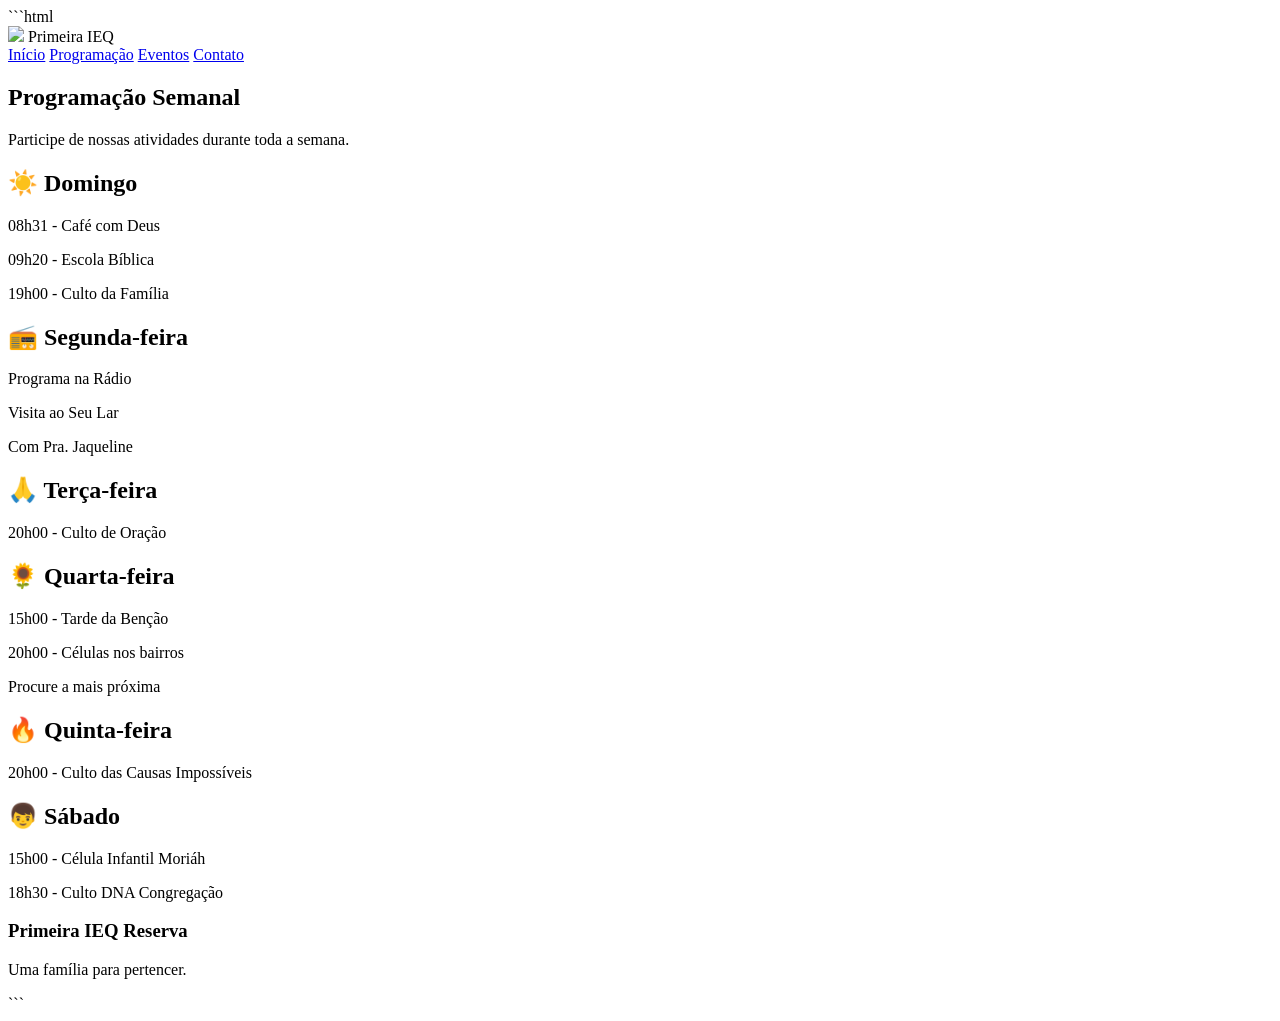
==== progamacao.html @ c8ffc9b6 "gsdf" ====
```html
<!DOCTYPE html>
<html lang="pt-BR">

<head>

<meta charset="UTF-8">
<meta name="viewport" content="width=device-width, initial-scale=1.0">

<title>Programação Semanal | Primeira IEQ Reserva</title>

<link rel="stylesheet" href="css/programacao.css">

<link href="https://fonts.googleapis.com/css2?family=Poppins:wght@300;400;500;600;700;800&display=swap" rel="stylesheet">

</head>

<body>

<header>

<div class="logo">

<img src="assets/logo.png">

<span>Primeira IEQ</span>

</div>

<nav>

<a href="index.html">Início</a>
<a href="programacao.html">Programação</a>
<a href="eventos.html">Eventos</a>
<a href="contato.html">Contato</a>

</nav>

</header>

<section class="hero-programacao">

<h1>Programação Semanal</h1>

<p>
Participe de nossas atividades durante toda a semana.
</p>

</section>

<section class="agenda">

<div class="dia-card">
<h2>☀️ Domingo</h2>
<p>08h31 - Café com Deus</p>
<p>09h20 - Escola Bíblica</p>
<p>19h00 - Culto da Família</p>
</div>

<div class="dia-card">
<h2>📻 Segunda-feira</h2>
<p>Programa na Rádio</p>
<p>Visita ao Seu Lar</p>
<p>Com Pra. Jaqueline</p>
</div>

<div class="dia-card">
<h2>🙏 Terça-feira</h2>
<p>20h00 - Culto de Oração</p>
</div>

<div class="dia-card">
<h2>🌻 Quarta-feira</h2>
<p>15h00 - Tarde da Benção</p>
<p>20h00 - Células nos bairros</p>
<p>Procure a mais próxima</p>
</div>

<div class="dia-card">
<h2>🔥 Quinta-feira</h2>
<p>20h00 - Culto das Causas Impossíveis</p>
</div>

<div class="dia-card">
<h2>👦 Sábado</h2>
<p>15h00 - Célula Infantil Moriáh</p>
<p>18h30 - Culto DNA Congregação</p>
</div>

</section>

<footer>

<h3>Primeira IEQ Reserva</h3>

<p>Uma família para pertencer.</p>

</footer>

<script src="js/programacao.js"></script>

</body>
</html>
```
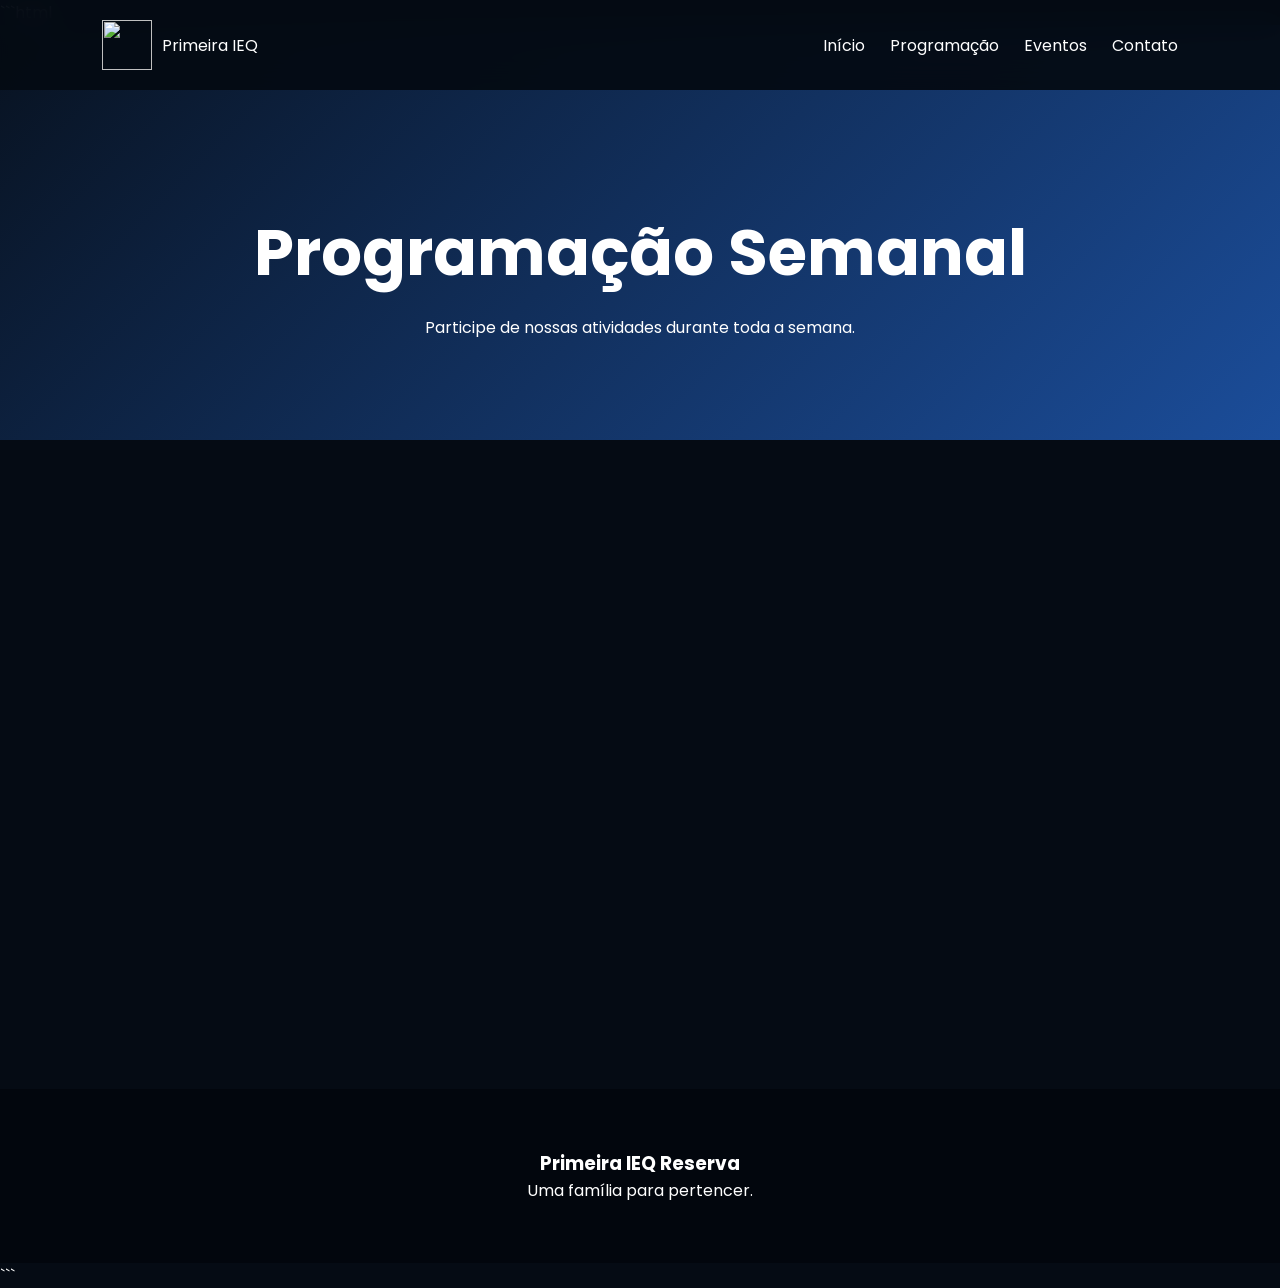
==== commit 69256d19: "mjhj" ====
--- a/progamacao.html
+++ b/progamacao.html
@@ -9,7 +9,7 @@
 
 <title>Programação Semanal | Primeira IEQ Reserva</title>
 
-<link rel="stylesheet" href="css/programacao.css">
+<link rel="stylesheet" href="programacao.css">
 
 <link href="https://fonts.googleapis.com/css2?family=Poppins:wght@300;400;500;600;700;800&display=swap" rel="stylesheet">
 
--- a/programacao.css
+++ b/programacao.css
@@ -0,0 +1,181 @@
+*{
+margin:0;
+padding:0;
+box-sizing:border-box;
+font-family:'Poppins',sans-serif;
+}
+
+body{
+background:#050B14;
+color:white;
+}
+
+header{
+
+position:fixed;
+top:0;
+left:0;
+
+width:100%;
+
+padding:20px 8%;
+
+display:flex;
+justify-content:space-between;
+align-items:center;
+
+background:rgba(5,11,20,.95);
+
+backdrop-filter:blur(15px);
+
+z-index:999;
+}
+
+.logo{
+
+display:flex;
+align-items:center;
+gap:10px;
+
+}
+
+.logo img{
+
+width:50px;
+
+}
+
+nav{
+
+display:flex;
+gap:25px;
+
+}
+
+nav a{
+
+color:white;
+text-decoration:none;
+
+transition:.3s;
+
+}
+
+nav a:hover{
+
+color:#4D8DFF;
+
+}
+
+.hero-programacao{
+
+padding-top:180px;
+padding-bottom:100px;
+
+text-align:center;
+
+background:
+linear-gradient(
+135deg,
+#081220,
+#1B4D9A
+);
+
+}
+
+.hero-programacao h1{
+
+font-size:4rem;
+margin-bottom:15px;
+
+}
+
+.agenda{
+
+padding:80px 10%;
+
+display:grid;
+
+grid-template-columns:
+repeat(auto-fit,minmax(320px,1fr));
+
+gap:25px;
+
+}
+
+.dia-card{
+
+background:
+rgba(255,255,255,.05);
+
+padding:35px;
+
+border-radius:25px;
+
+backdrop-filter:blur(15px);
+
+border:
+1px solid rgba(255,255,255,.08);
+
+transition:.4s;
+
+opacity:0;
+transform:translateY(40px);
+
+}
+
+.dia-card.show{
+
+opacity:1;
+transform:translateY(0);
+
+}
+
+.dia-card:hover{
+
+transform:
+translateY(-10px);
+
+}
+
+.dia-card h2{
+
+margin-bottom:20px;
+
+color:#6A9EFF;
+
+}
+
+.dia-card p{
+
+margin-bottom:10px;
+
+color:#d7d7d7;
+
+}
+
+footer{
+
+padding:60px;
+
+text-align:center;
+
+background:#02060D;
+
+}
+
+@media(max-width:900px){
+
+.hero-programacao h1{
+
+font-size:2.5rem;
+
+}
+
+nav{
+
+display:none;
+
+}
+
+}
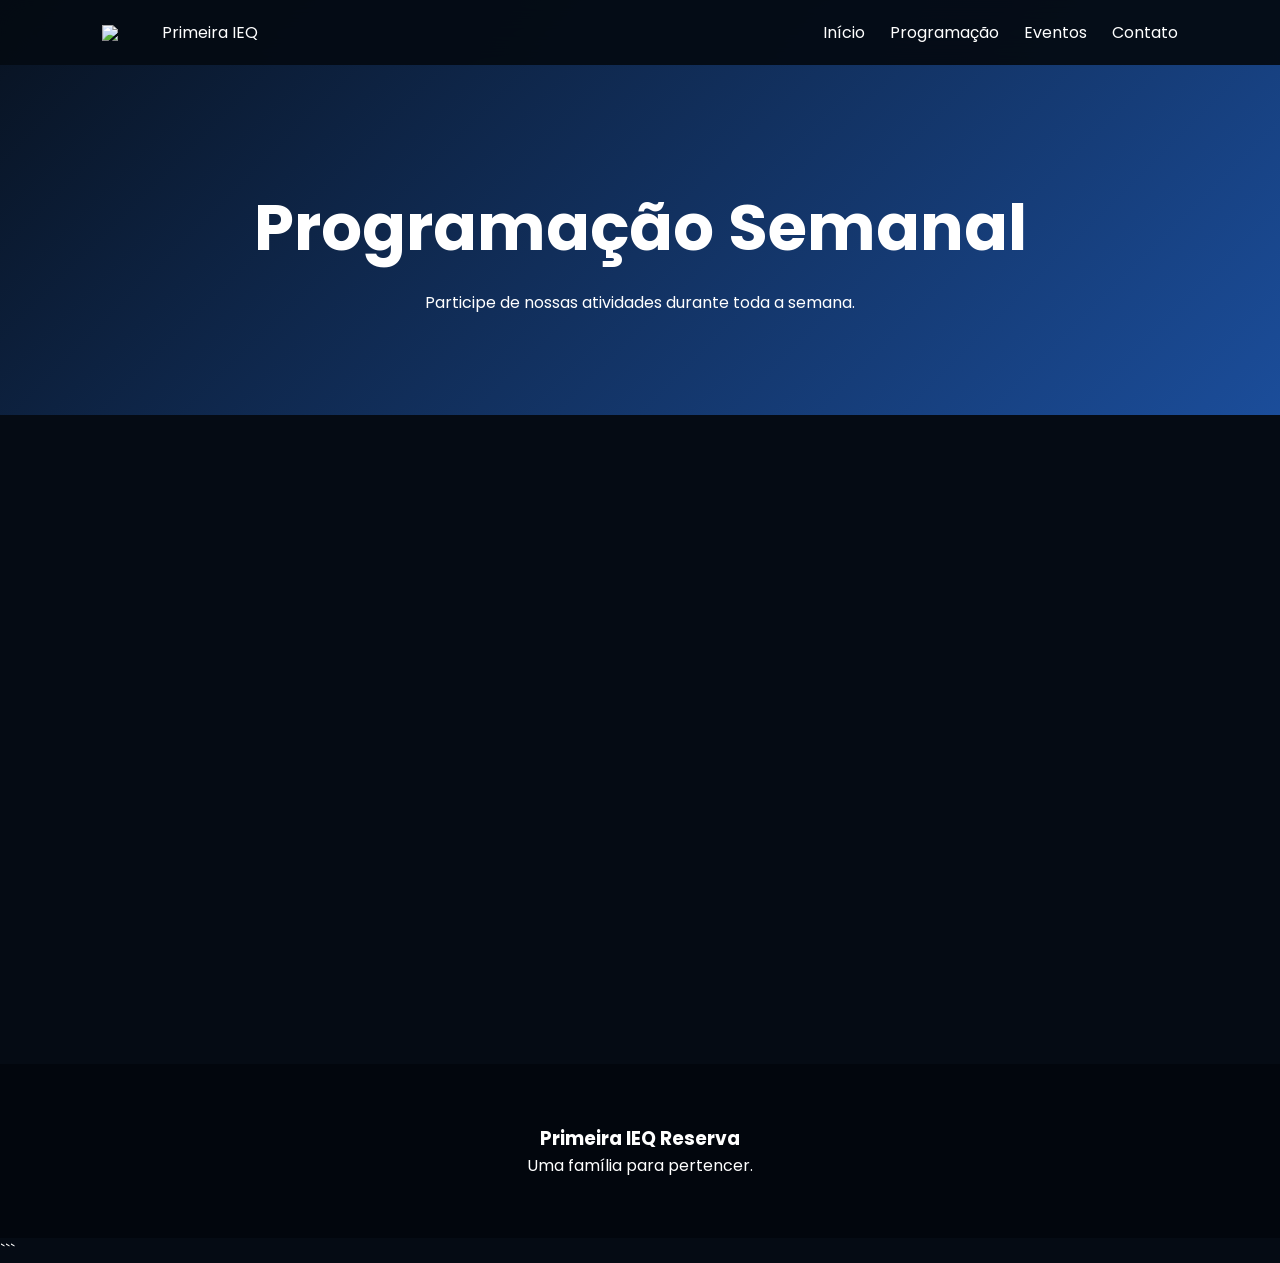
==== commit eb11e969: "fgnh" ====
--- a/progamacao.html
+++ b/progamacao.html
@@ -1,4 +1,3 @@
-```html
 <!DOCTYPE html>
 <html lang="pt-BR">
 
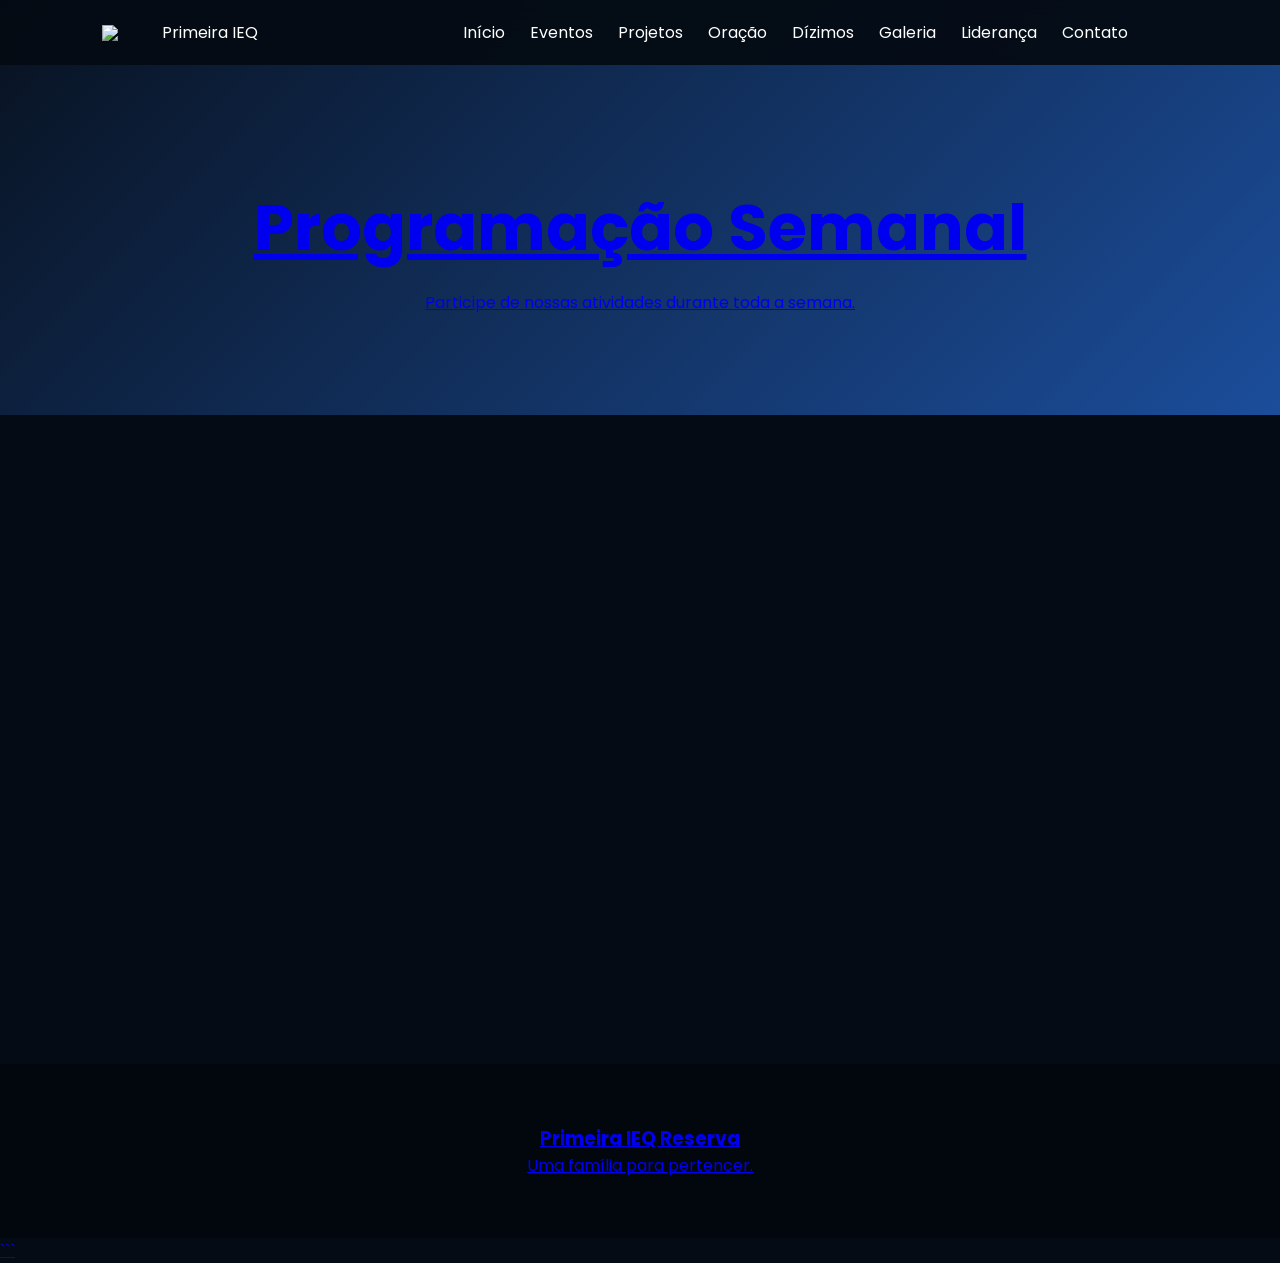
==== commit dd68eb10: ",hkj" ====
--- a/progamacao.html
+++ b/progamacao.html
@@ -27,12 +27,25 @@
 </div>
 
 <nav>
+<nav>
 
 <a href="index.html">Início</a>
-<a href="programacao.html">Programação</a>
+
 <a href="eventos.html">Eventos</a>
+
+<a href="projetos.html">Projetos</a>
+
+<a href="oracao.html">Oração</a>
+
+<a href="dizimos.html">Dízimos</a>
+
+<a href="galeria.html">Galeria</a>
+
+<a href="lideranca.html">Liderança</a>
+
 <a href="contato.html">Contato</a>
 
+<a href="login.html" class="login-btn">
 </nav>
 
 </header>
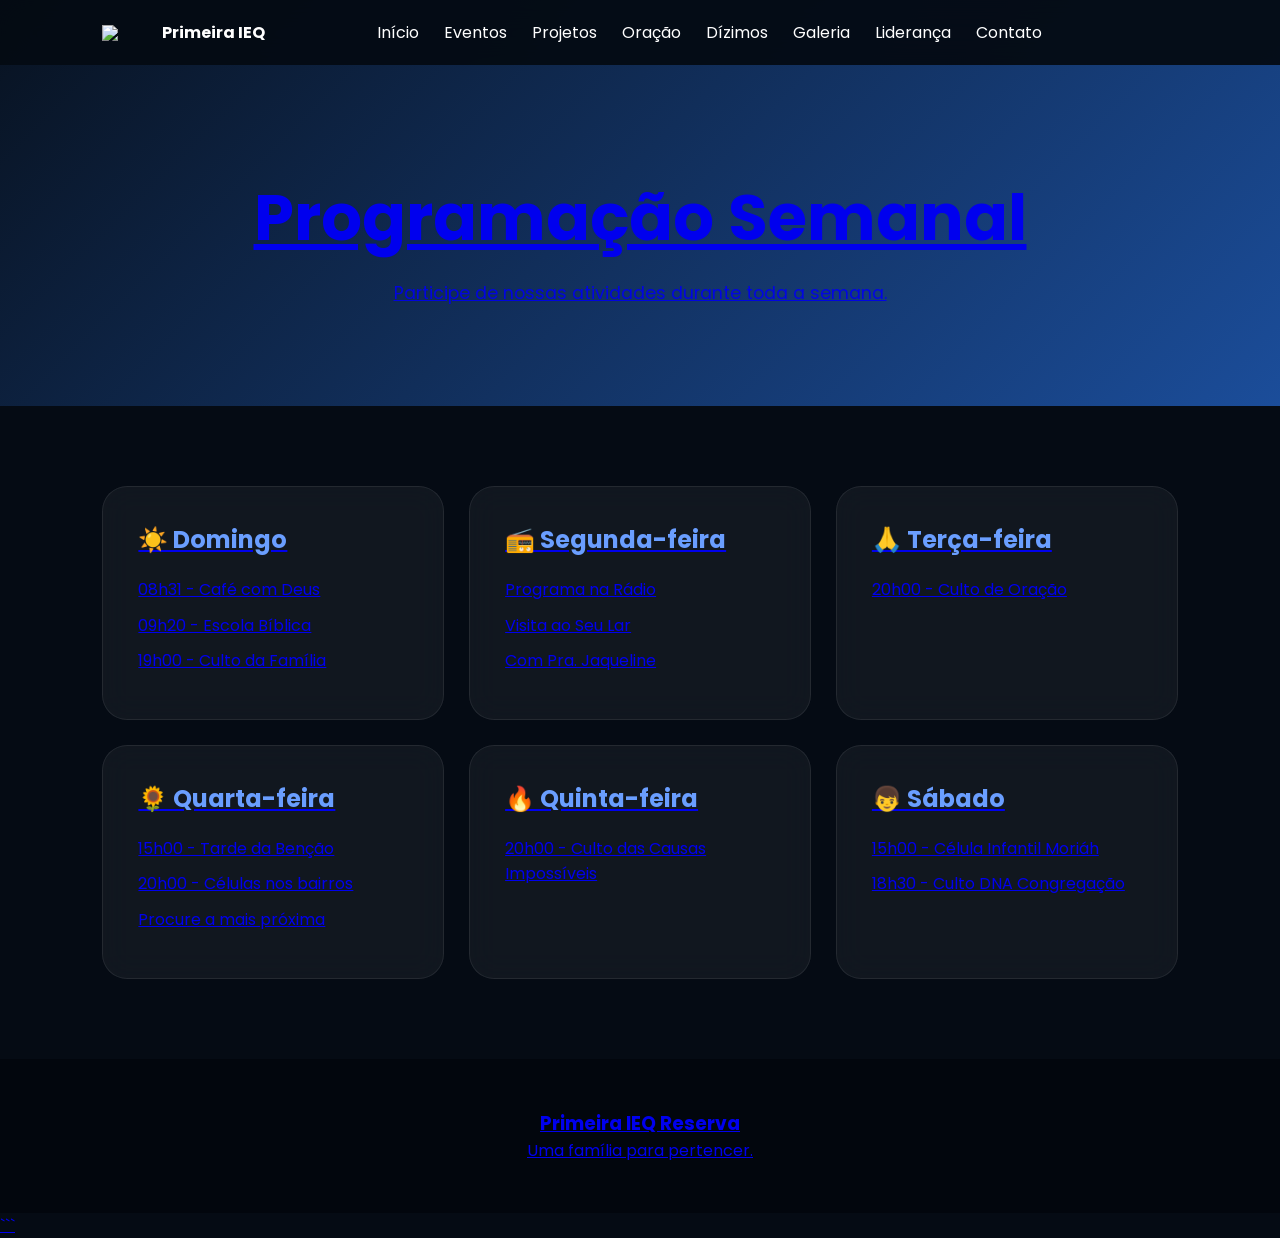
==== commit f5bea881: "vfdvfd" ====
--- a/progamacao.html
+++ b/progamacao.html
@@ -27,7 +27,6 @@
 </div>
 
 <nav>
-<nav>
 
 <a href="index.html">Início</a>
 
@@ -46,6 +45,7 @@
 <a href="contato.html">Contato</a>
 
 <a href="login.html" class="login-btn">
+
 </nav>
 
 </header>
@@ -109,7 +109,7 @@
 
 </footer>
 
-<script src="js/programacao.js"></script>
+<script src="procamacao.js"></script>
 
 </body>
 </html>
--- a/programacao.css
+++ b/programacao.css
@@ -1,181 +1,156 @@
+@import url('https://fonts.googleapis.com/css2?family=Poppins:wght@300;400;500;600;700;800&display=swap');
+
 *{
-margin:0;
-padding:0;
-box-sizing:border-box;
-font-family:'Poppins',sans-serif;
+    margin:0;
+    padding:0;
+    box-sizing:border-box;
+    font-family:'Poppins',sans-serif;
+}
+
+:root{
+    --bg:#050B14;
+    --card:#0D1726;
+    --blue:#1B4D9A;
+    --light:#6A9EFF;
+    --white:#ffffff;
 }
 
 body{
-background:#050B14;
-color:white;
+    background:var(--bg);
+    color:white;
 }
 
+/* HEADER */
+
 header{
-
-position:fixed;
-top:0;
-left:0;
-
-width:100%;
-
-padding:20px 8%;
-
-display:flex;
-justify-content:space-between;
-align-items:center;
-
-background:rgba(5,11,20,.95);
-
-backdrop-filter:blur(15px);
-
-z-index:999;
+    position:fixed;
+    top:0;
+    left:0;
+    width:100%;
+    padding:20px 8%;
+    display:flex;
+    justify-content:space-between;
+    align-items:center;
+    background:rgba(5,11,20,.95);
+    backdrop-filter:blur(15px);
+    z-index:1000;
 }
 
 .logo{
-
-display:flex;
-align-items:center;
-gap:10px;
-
+    display:flex;
+    align-items:center;
+    gap:10px;
 }
 
 .logo img{
+    width:50px;
+}
 
-width:50px;
-
+.logo span{
+    font-weight:700;
 }
 
 nav{
-
-display:flex;
-gap:25px;
-
+    display:flex;
+    gap:25px;
+    flex-wrap:wrap;
 }
 
 nav a{
-
-color:white;
-text-decoration:none;
-
-transition:.3s;
-
+    text-decoration:none;
+    color:white;
+    transition:.3s;
 }
 
 nav a:hover{
-
-color:#4D8DFF;
-
+    color:var(--light);
 }
 
+/* HERO */
+
 .hero-programacao{
-
-padding-top:180px;
-padding-bottom:100px;
-
-text-align:center;
-
-background:
-linear-gradient(
-135deg,
-#081220,
-#1B4D9A
-);
-
+    padding-top:170px;
+    padding-bottom:100px;
+    text-align:center;
+    background:
+    linear-gradient(
+        135deg,
+        #081220,
+        #1B4D9A
+    );
 }
 
 .hero-programacao h1{
-
-font-size:4rem;
-margin-bottom:15px;
-
+    font-size:4rem;
+    margin-bottom:15px;
 }
 
+.hero-programacao p{
+    font-size:1.1rem;
+    opacity:.9;
+}
+
+/* AGENDA */
+
 .agenda{
-
-padding:80px 10%;
-
-display:grid;
-
-grid-template-columns:
-repeat(auto-fit,minmax(320px,1fr));
-
-gap:25px;
-
+    padding:80px 8%;
+    display:grid;
+    grid-template-columns:
+    repeat(auto-fit,minmax(320px,1fr));
+    gap:25px;
 }
 
 .dia-card{
+    background:rgba(255,255,255,.05);
+    border:1px solid rgba(255,255,255,.08);
+    border-radius:25px;
+    padding:35px;
+    backdrop-filter:blur(15px);
+    transition:.4s;
 
-background:
-rgba(255,255,255,.05);
-
-padding:35px;
-
-border-radius:25px;
-
-backdrop-filter:blur(15px);
-
-border:
-1px solid rgba(255,255,255,.08);
-
-transition:.4s;
-
-opacity:0;
-transform:translateY(40px);
-
+    opacity:0;
+    transform:translateY(50px);
 }
 
 .dia-card.show{
-
-opacity:1;
-transform:translateY(0);
-
+    opacity:1;
+    transform:translateY(0);
 }
 
 .dia-card:hover{
-
-transform:
-translateY(-10px);
-
+    transform:translateY(-10px);
+    box-shadow:
+    0 15px 40px rgba(0,0,0,.3);
 }
 
 .dia-card h2{
-
-margin-bottom:20px;
-
-color:#6A9EFF;
-
+    color:var(--light);
+    margin-bottom:20px;
 }
 
 .dia-card p{
-
-margin-bottom:10px;
-
-color:#d7d7d7;
-
+    margin-bottom:10px;
+    line-height:1.6;
 }
 
+/* FOOTER */
+
 footer{
+    padding:50px;
+    text-align:center;
+    background:#02060D;
+}
 
-padding:60px;
-
-text-align:center;
-
-background:#02060D;
-
-}
+/* RESPONSIVO */
 
 @media(max-width:900px){
 
-.hero-programacao h1{
+    nav{
+        justify-content:center;
+    }
 
-font-size:2.5rem;
+    .hero-programacao h1{
+        font-size:2.5rem;
+    }
 
-}
-
-nav{
-
-display:none;
-
-}
-
-}
+}
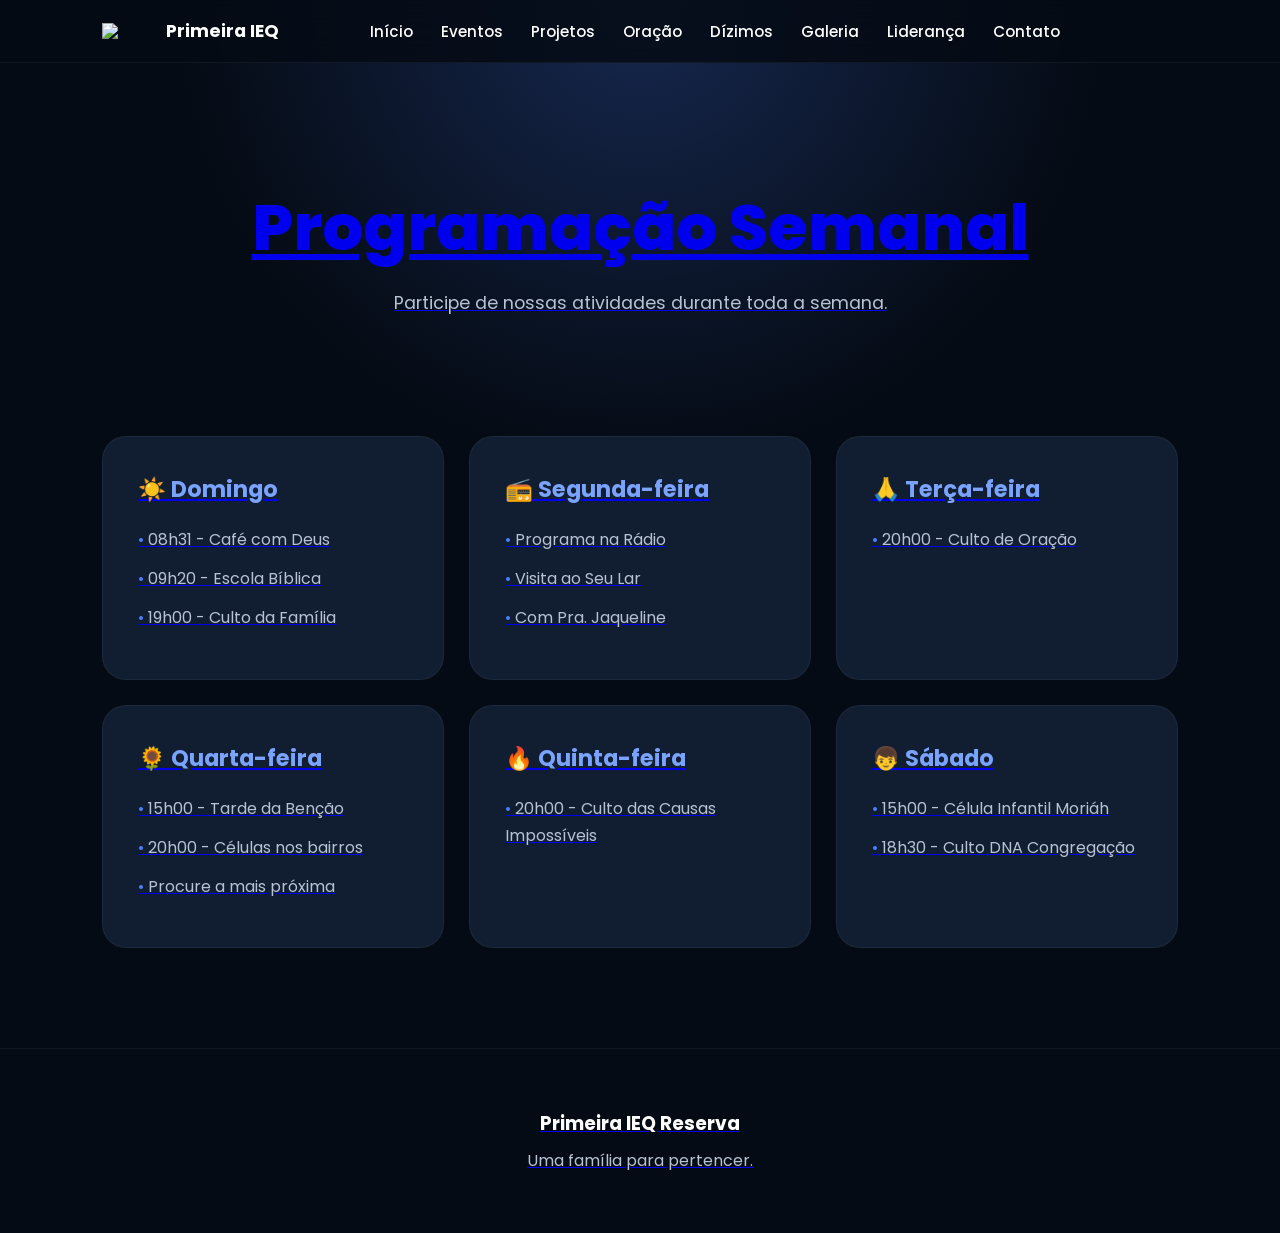
==== commit 8d97df96: "fsd" ====
--- a/progamacao.html
+++ b/progamacao.html
@@ -113,4 +113,3 @@
 
 </body>
 </html>
-```
--- a/programacao.css
+++ b/programacao.css
@@ -1,4 +1,14 @@
 @import url('https://fonts.googleapis.com/css2?family=Poppins:wght@300;400;500;600;700;800&display=swap');
+
+:root{
+    --bg:#050B14;
+    --bg-secondary:#0B1525;
+    --card:#111D31;
+    --primary:#4A7DFF;
+    --primary-light:#79A3FF;
+    --text:#FFFFFF;
+    --text-secondary:#B7C3D4;
+}
 
 *{
     margin:0;
@@ -7,17 +17,14 @@
     font-family:'Poppins',sans-serif;
 }
 
-:root{
-    --bg:#050B14;
-    --card:#0D1726;
-    --blue:#1B4D9A;
-    --light:#6A9EFF;
-    --white:#ffffff;
+html{
+    scroll-behavior:smooth;
 }
 
 body{
     background:var(--bg);
-    color:white;
+    color:var(--text);
+    overflow-x:hidden;
 }
 
 /* HEADER */
@@ -27,130 +34,238 @@
     top:0;
     left:0;
     width:100%;
-    padding:20px 8%;
+
     display:flex;
     justify-content:space-between;
     align-items:center;
-    background:rgba(5,11,20,.95);
-    backdrop-filter:blur(15px);
+
+    padding:18px 8%;
+
+    background:rgba(5,11,20,.85);
+    backdrop-filter:blur(20px);
+
+    border-bottom:1px solid rgba(255,255,255,.05);
+
     z-index:1000;
 }
 
 .logo{
     display:flex;
     align-items:center;
-    gap:10px;
+    gap:12px;
 }
 
 .logo img{
-    width:50px;
+    width:52px;
 }
 
 .logo span{
+    font-size:1.1rem;
     font-weight:700;
 }
 
 nav{
     display:flex;
-    gap:25px;
-    flex-wrap:wrap;
+    gap:28px;
 }
 
 nav a{
+    color:white;
     text-decoration:none;
-    color:white;
+    font-size:.95rem;
+    font-weight:500;
     transition:.3s;
 }
 
 nav a:hover{
-    color:var(--light);
+    color:var(--primary-light);
 }
 
 /* HERO */
 
 .hero-programacao{
-    padding-top:170px;
-    padding-bottom:100px;
+
+    padding-top:180px;
+    padding-bottom:120px;
+
     text-align:center;
+
     background:
-    linear-gradient(
-        135deg,
-        #081220,
-        #1B4D9A
-    );
+    radial-gradient(
+        circle at top,
+        rgba(74,125,255,.25),
+        transparent 60%
+    ),
+    var(--bg);
+
 }
 
 .hero-programacao h1{
+
     font-size:4rem;
+    font-weight:800;
+
     margin-bottom:15px;
+
 }
 
 .hero-programacao p{
+
+    max-width:600px;
+
+    margin:auto;
+
+    color:var(--text-secondary);
+
     font-size:1.1rem;
-    opacity:.9;
+
 }
 
 /* AGENDA */
 
 .agenda{
-    padding:80px 8%;
+
+    max-width:1400px;
+
+    margin:auto;
+
+    padding:0 8% 100px;
+
     display:grid;
+
     grid-template-columns:
     repeat(auto-fit,minmax(320px,1fr));
+
     gap:25px;
+
 }
 
 .dia-card{
-    background:rgba(255,255,255,.05);
-    border:1px solid rgba(255,255,255,.08);
-    border-radius:25px;
+
+    background:var(--card);
+
     padding:35px;
-    backdrop-filter:blur(15px);
-    transition:.4s;
+
+    border-radius:24px;
+
+    border:1px solid rgba(255,255,255,.05);
+
+    transition:.35s;
 
     opacity:0;
-    transform:translateY(50px);
+    transform:translateY(40px);
+
 }
 
 .dia-card.show{
+
     opacity:1;
     transform:translateY(0);
+
 }
 
 .dia-card:hover{
-    transform:translateY(-10px);
+
+    transform:translateY(-8px);
+
+    border-color:
+    rgba(74,125,255,.4);
+
     box-shadow:
-    0 15px 40px rgba(0,0,0,.3);
+    0 15px 40px rgba(0,0,0,.25);
+
 }
 
 .dia-card h2{
-    color:var(--light);
+
+    font-size:1.4rem;
+
+    color:var(--primary-light);
+
     margin-bottom:20px;
+
 }
 
 .dia-card p{
+
+    color:var(--text-secondary);
+
+    margin-bottom:12px;
+
+    line-height:1.7;
+
+}
+
+/* Destaque horário */
+
+.dia-card p::before{
+
+    content:"• ";
+
+    color:var(--primary);
+
+}
+
+/* FOOTER */
+
+footer{
+
+    text-align:center;
+
+    padding:60px 20px;
+
+    border-top:
+    1px solid rgba(255,255,255,.05);
+
+    color:var(--text-secondary);
+
+}
+
+footer h3{
+
+    color:white;
+
     margin-bottom:10px;
-    line-height:1.6;
-}
-
-/* FOOTER */
-
-footer{
-    padding:50px;
-    text-align:center;
-    background:#02060D;
+
+}
+
+/* SCROLLBAR */
+
+::-webkit-scrollbar{
+    width:10px;
+}
+
+::-webkit-scrollbar-track{
+    background:#081220;
+}
+
+::-webkit-scrollbar-thumb{
+    background:var(--primary);
+    border-radius:50px;
 }
 
 /* RESPONSIVO */
 
 @media(max-width:900px){
 
+    header{
+        padding:15px 5%;
+    }
+
     nav{
-        justify-content:center;
+        display:none;
+    }
+
+    .hero-programacao{
+        padding-top:150px;
     }
 
     .hero-programacao h1{
-        font-size:2.5rem;
+        font-size:2.7rem;
+    }
+
+    .agenda{
+        padding:0 5% 80px;
     }
 
 }
